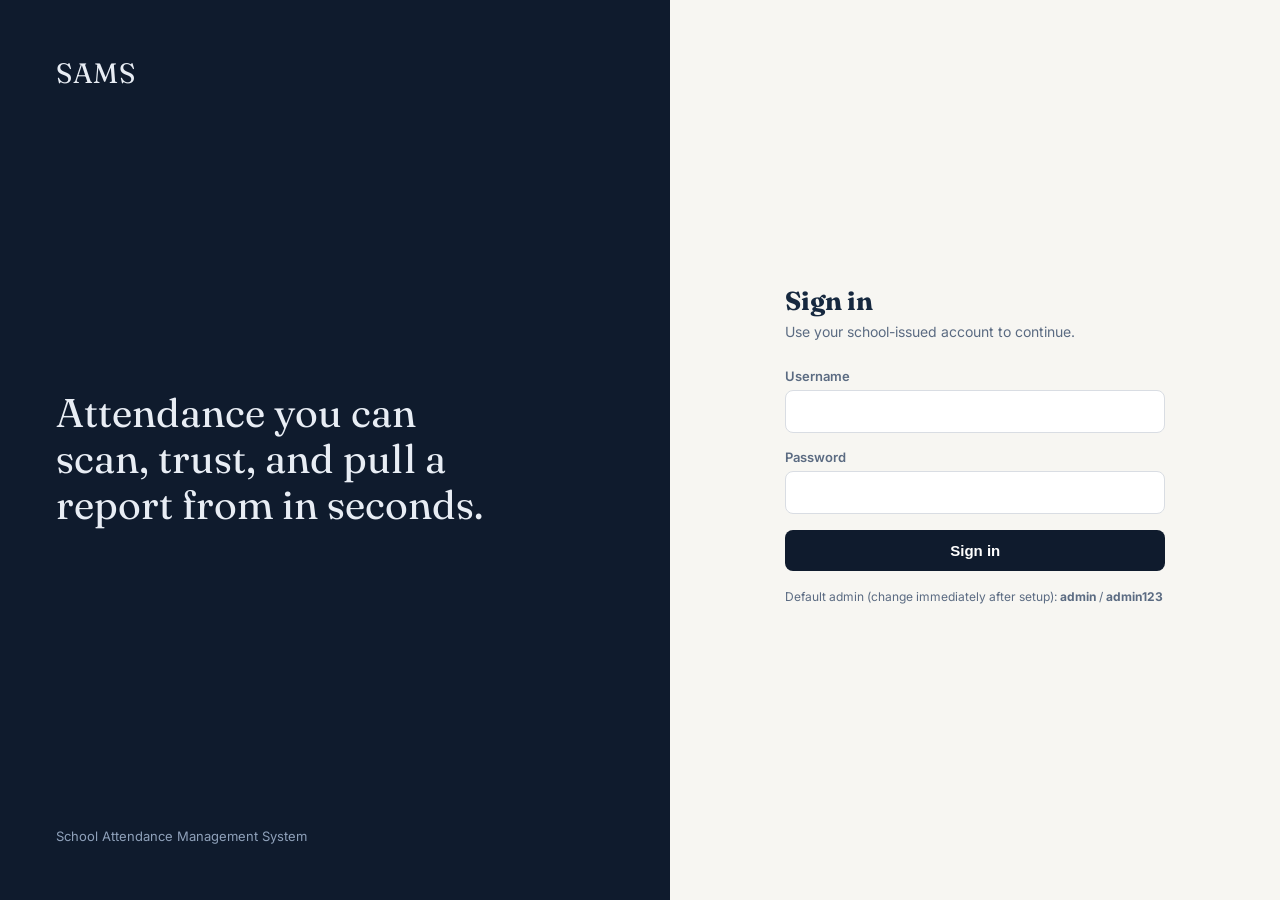
==== index.html @ b3f53228 "Add files via upload" ====
<!DOCTYPE html>
<html lang="en">
<head>
<meta charset="UTF-8" />
<meta name="viewport" content="width=device-width, initial-scale=1.0" />
<title>SAMS — Sign in</title>
<link rel="stylesheet" href="css/style.css" />
<link rel="preconnect" href="https://fonts.googleapis.com">
<link href="https://fonts.googleapis.com/css2?family=Fraunces:wght@500;600&family=Inter:wght@400;500;600&display=swap" rel="stylesheet">
</head>
<body>
  <div class="login-screen">
    <aside class="login-aside">
      <div class="mark">SAMS</div>
      <div class="tagline">Attendance you can scan, trust, and pull a report from in seconds.</div>
      <div class="foot-note">School Attendance Management System</div>
    </aside>
    <main class="login-main">
      <div class="login-card">
        <h1>Sign in</h1>
        <p class="sub">Use your school-issued account to continue.</p>

        <div id="errorBanner" class="error-banner"></div>

        <form id="loginForm">
          <div class="field">
            <label for="username">Username</label>
            <input id="username" name="username" autocomplete="username" required />
          </div>
          <div class="field">
            <label for="password">Password</label>
            <input id="password" name="password" type="password" autocomplete="current-password" required />
          </div>
          <button class="btn-primary" type="submit" id="loginBtn">Sign in</button>
        </form>

        <p class="hint">Default admin (change immediately after setup): <strong>admin</strong> / <strong>admin123</strong></p>
      </div>
    </main>
  </div>

  <script src="js/api.js"></script>
  <script src="js/login.js"></script>
</body>
</html>
---- css/style.css ----
/* SAMS — shared stylesheet
   Palette: deep chalkboard navy + warm attendance-chip amber.
   A school system lives or dies on being scannable at a glance, so the
   whole visual language leans on clear state colors (present/late/absent)
   rather than decoration. */

:root {
  --navy-950: #0f1b2d;
  --navy-800: #16283f;
  --navy-700: #1e3350;
  --navy-100: #e8edf4;
  --paper: #f7f6f2;
  --ink: #16283f;
  --ink-muted: #5b6b82;
  --amber: #e8a33d;
  --amber-dark: #c17f1f;
  --green: #2f9e5c;
  --red: #d1473f;
  --border: #d9dde3;
  --radius: 10px;
  --shadow: 0 2px 10px rgba(15, 27, 45, 0.08);
  --font-display: 'Fraunces', Georgia, serif;
  --font-body: 'Inter', -apple-system, BlinkMacSystemFont, 'Segoe UI', sans-serif;
}

* { box-sizing: border-box; }

body {
  margin: 0;
  font-family: var(--font-body);
  background: var(--paper);
  color: var(--ink);
  -webkit-font-smoothing: antialiased;
}

a { color: inherit; }

/* ---------- Login screen ---------- */

.login-screen {
  min-height: 100vh;
  display: grid;
  grid-template-columns: 1.1fr 1fr;
}

@media (max-width: 780px) {
  .login-screen { grid-template-columns: 1fr; }
  .login-aside { display: none; }
}

.login-aside {
  background: var(--navy-950);
  color: var(--navy-100);
  padding: 56px;
  display: flex;
  flex-direction: column;
  justify-content: space-between;
}

.login-aside .mark {
  font-family: var(--font-display);
  font-size: 28px;
  letter-spacing: 0.02em;
}

.login-aside .tagline {
  font-family: var(--font-display);
  font-size: 40px;
  line-height: 1.15;
  max-width: 460px;
}

.login-aside .foot-note {
  color: #8fa1ba;
  font-size: 13px;
}

.login-main {
  display: flex;
  align-items: center;
  justify-content: center;
  padding: 40px;
}

.login-card {
  width: 100%;
  max-width: 380px;
}

.login-card h1 {
  font-family: var(--font-display);
  font-size: 26px;
  margin: 0 0 6px;
}

.login-card .sub {
  color: var(--ink-muted);
  font-size: 14px;
  margin: 0 0 28px;
}

.field {
  margin-bottom: 16px;
}

.field label {
  display: block;
  font-size: 13px;
  font-weight: 600;
  margin-bottom: 6px;
  color: var(--ink-muted);
}

.field input {
  width: 100%;
  padding: 11px 13px;
  border: 1px solid var(--border);
  border-radius: 8px;
  font-size: 15px;
  font-family: inherit;
  background: #fff;
}

.field input:focus {
  outline: 2px solid var(--amber);
  outline-offset: 1px;
  border-color: var(--amber);
}

.btn-primary {
  width: 100%;
  padding: 12px;
  background: var(--navy-950);
  color: #fff;
  border: none;
  border-radius: 8px;
  font-size: 15px;
  font-weight: 600;
  cursor: pointer;
  transition: background 0.15s ease;
}

.btn-primary:hover { background: var(--navy-700); }
.btn-primary:disabled { background: #9aa6b5; cursor: not-allowed; }

.error-banner {
  background: #fbe9e7;
  border: 1px solid #f0b3ac;
  color: var(--red);
  padding: 10px 12px;
  border-radius: 8px;
  font-size: 13px;
  margin-bottom: 16px;
  display: none;
}

.error-banner.visible { display: block; }

.hint {
  margin-top: 18px;
  font-size: 12px;
  color: var(--ink-muted);
}

/* ---------- App shell (dashboard placeholder) ---------- */

.app-shell {
  display: grid;
  grid-template-columns: 220px 1fr;
  min-height: 100vh;
}

.sidebar {
  background: var(--navy-950);
  color: var(--navy-100);
  padding: 24px 16px;
}

.sidebar .mark {
  font-family: var(--font-display);
  font-size: 20px;
  margin-bottom: 24px;
  padding: 0 8px;
}

.sidebar nav a {
  display: block;
  padding: 10px 12px;
  border-radius: 8px;
  text-decoration: none;
  color: var(--navy-100);
  font-size: 14px;
  margin-bottom: 2px;
}

.sidebar nav a.active,
.sidebar nav a:hover {
  background: var(--navy-700);
}

.content {
  padding: 32px 40px;
}

.content h1 {
  font-family: var(--font-display);
  font-size: 28px;
  margin-top: 0;
}

.card {
  background: #fff;
  border: 1px solid var(--border);
  border-radius: var(--radius);
  box-shadow: var(--shadow);
  padding: 20px;
}

.status-chip {
  display: inline-block;
  padding: 3px 10px;
  border-radius: 999px;
  font-size: 12px;
  font-weight: 600;
}

.status-chip.success { background: #e3f4ea; color: var(--green); }
.status-chip.late { background: #fdf1de; color: var(--amber-dark); }
.status-chip.invalid,
.status-chip.duplicate { background: #fbe9e7; color: var(--red); }
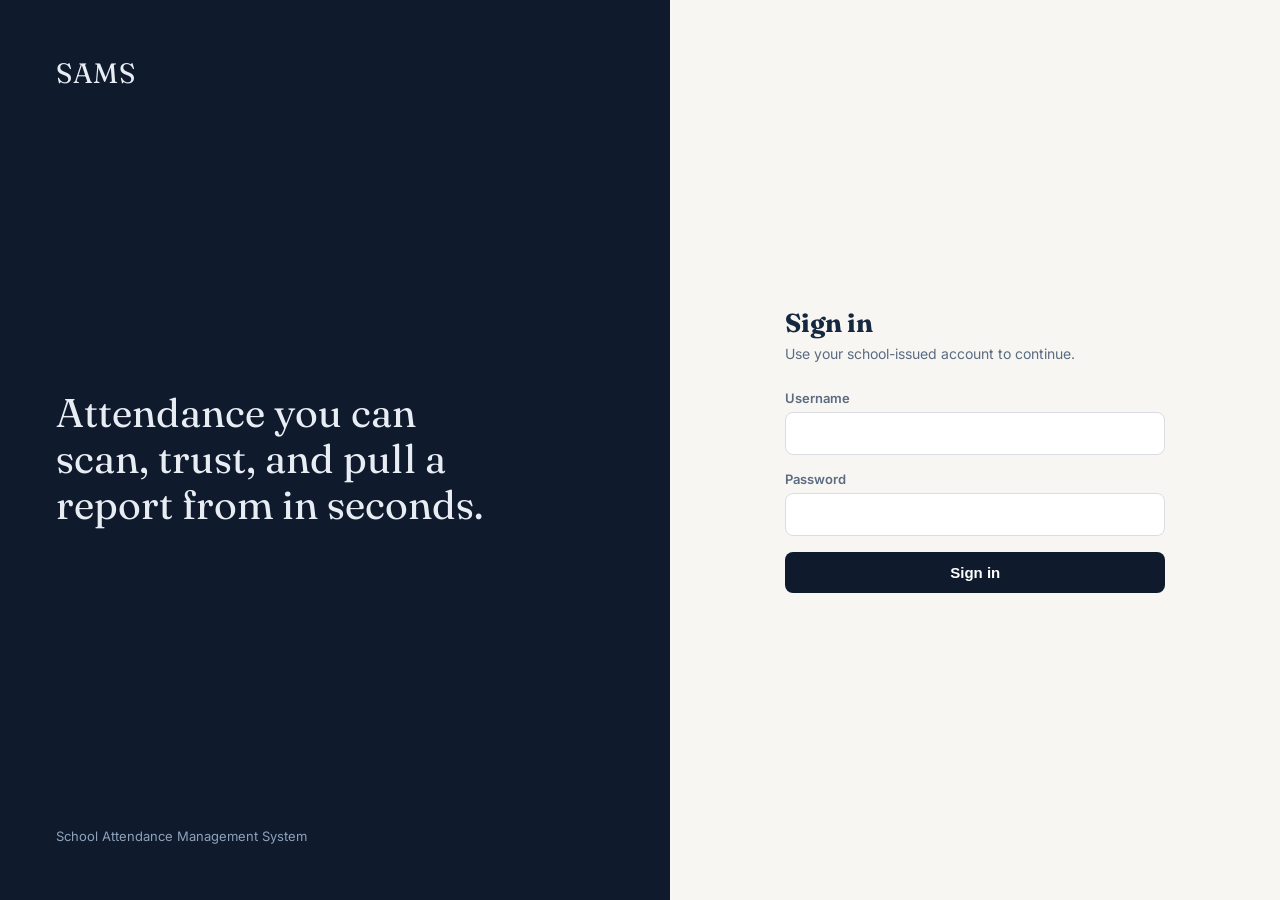
==== commit 0f4a5ca7: "Update index.html" ====
--- a/index.html
+++ b/index.html
@@ -33,8 +33,6 @@
           </div>
           <button class="btn-primary" type="submit" id="loginBtn">Sign in</button>
         </form>
-
-        <p class="hint">Default admin (change immediately after setup): <strong>admin</strong> / <strong>admin123</strong></p>
       </div>
     </main>
   </div>
--- a/css/style.css
+++ b/css/style.css
@@ -228,3 +228,308 @@
 .status-chip.late { background: #fdf1de; color: var(--amber-dark); }
 .status-chip.invalid,
 .status-chip.duplicate { background: #fbe9e7; color: var(--red); }
+
+/* ---------- Scanner page (Phase 6) ---------- */
+
+.btn-secondary {
+  padding: 12px 18px;
+  background: #fff;
+  color: var(--ink);
+  border: 1px solid var(--border);
+  border-radius: 8px;
+  font-size: 15px;
+  font-weight: 600;
+  cursor: pointer;
+}
+
+.btn-secondary:disabled { color: #aab3c0; cursor: not-allowed; }
+.btn-secondary:not(:disabled):hover { background: var(--navy-100); }
+
+.scanner-layout {
+  display: grid;
+  grid-template-columns: 1fr 1fr;
+  gap: 20px;
+  margin-bottom: 20px;
+}
+
+@media (max-width: 900px) {
+  .scanner-layout { grid-template-columns: 1fr; }
+}
+
+.session-field {
+  max-width: 200px;
+  margin-bottom: 16px;
+}
+
+.session-field select {
+  width: 100%;
+  padding: 9px 10px;
+  border: 1px solid var(--border);
+  border-radius: 8px;
+  font-size: 14px;
+  font-family: inherit;
+  background: #fff;
+}
+
+#reader {
+  width: 100%;
+  max-width: 340px;
+  margin: 0 auto 16px;
+  border-radius: var(--radius);
+  overflow: hidden;
+  background: var(--navy-950);
+  min-height: 260px;
+}
+
+.scanner-controls {
+  display: flex;
+  gap: 10px;
+  max-width: 340px;
+  margin: 0 auto;
+}
+
+.scanner-controls .btn-primary { width: auto; flex: 1; }
+
+.scanner-hint {
+  text-align: center;
+  color: var(--ink-muted);
+  font-size: 13px;
+  margin-top: 14px;
+  margin-bottom: 0;
+}
+
+.result-card {
+  display: flex;
+  align-items: center;
+  justify-content: center;
+  text-align: center;
+  min-height: 260px;
+}
+
+.result-empty {
+  color: var(--ink-muted);
+  font-size: 14px;
+}
+
+.result-empty.error,
+.result-empty.invalid { color: var(--red); }
+
+.result-status {
+  font-size: 13px;
+  margin-bottom: 10px;
+}
+
+.result-name {
+  font-family: var(--font-display);
+  font-size: 24px;
+  margin-bottom: 4px;
+}
+
+.result-meta {
+  color: var(--ink-muted);
+  font-size: 14px;
+}
+
+.log-card table {
+  width: 100%;
+  border-collapse: collapse;
+  font-size: 14px;
+}
+
+.log-card h2 {
+  font-family: var(--font-display);
+  font-size: 18px;
+  margin-top: 0;
+}
+
+.scan-log-table th {
+  text-align: left;
+  padding: 8px 10px;
+  color: var(--ink-muted);
+  font-size: 12px;
+  text-transform: uppercase;
+  letter-spacing: 0.03em;
+  border-bottom: 1px solid var(--border);
+}
+
+.scan-log-table td {
+  padding: 10px;
+  border-bottom: 1px solid var(--border);
+}
+
+.scan-log-table .empty-row {
+  color: var(--ink-muted);
+  text-align: center;
+  padding: 24px 10px;
+}
+
+/* ---------- Students page (Phase 8) ---------- */
+
+.page-header {
+  display: flex;
+  align-items: center;
+  justify-content: space-between;
+  margin-bottom: 20px;
+}
+
+.page-header h1 { margin: 0; }
+
+.btn-inline {
+  width: auto;
+  padding: 11px 18px;
+}
+
+.filters-row {
+  display: flex;
+  gap: 10px;
+  margin-bottom: 18px;
+}
+
+.filters-row input,
+.filters-row select {
+  padding: 9px 12px;
+  border: 1px solid var(--border);
+  border-radius: 8px;
+  font-size: 14px;
+  font-family: inherit;
+}
+
+.filters-row input { flex: 1; }
+.filters-row select { min-width: 140px; }
+
+.data-table {
+  width: 100%;
+  border-collapse: collapse;
+  font-size: 14px;
+}
+
+.data-table th {
+  text-align: left;
+  padding: 10px;
+  color: var(--ink-muted);
+  font-size: 12px;
+  text-transform: uppercase;
+  letter-spacing: 0.03em;
+  border-bottom: 1px solid var(--border);
+}
+
+.data-table td {
+  padding: 12px 10px;
+  border-bottom: 1px solid var(--border);
+}
+
+.data-table .empty-row {
+  text-align: center;
+  color: var(--ink-muted);
+  padding: 30px 10px;
+}
+
+.row-actions { text-align: right; white-space: nowrap; }
+
+.link-btn {
+  background: none;
+  border: none;
+  color: var(--navy-700);
+  font-size: 13px;
+  font-weight: 600;
+  cursor: pointer;
+  padding: 4px 8px;
+}
+
+.link-btn:hover { text-decoration: underline; }
+.link-btn.danger { color: var(--red); }
+
+/* Modal */
+
+.modal-overlay {
+  display: none;
+  position: fixed;
+  inset: 0;
+  background: rgba(15, 27, 45, 0.45);
+  align-items: center;
+  justify-content: center;
+  z-index: 50;
+}
+
+.modal-overlay.visible { display: flex; }
+
+.modal {
+  background: #fff;
+  border-radius: var(--radius);
+  padding: 28px;
+  width: 100%;
+  max-width: 520px;
+  max-height: 90vh;
+  overflow-y: auto;
+}
+
+.modal h2 {
+  font-family: var(--font-display);
+  font-size: 22px;
+  margin-top: 0;
+  margin-bottom: 18px;
+}
+
+.modal-grid {
+  display: grid;
+  grid-template-columns: 1fr 1fr;
+  gap: 4px 16px;
+}
+
+.modal-actions {
+  display: flex;
+  justify-content: flex-end;
+  gap: 10px;
+  margin-top: 18px;
+}
+
+.modal-actions .btn-secondary,
+.modal-actions .btn-primary { width: auto; }
+
+/* ---------- Reports page ---------- */
+
+.report-filters {
+  flex-wrap: wrap;
+}
+
+.report-filters .field {
+  margin-bottom: 0;
+}
+
+.report-filters .field label {
+  margin-bottom: 4px;
+}
+
+.report-filters input,
+.report-filters select {
+  padding: 9px 12px;
+  border: 1px solid var(--border);
+  border-radius: 8px;
+  font-size: 14px;
+  font-family: inherit;
+}
+
+.report-actions {
+  display: flex;
+  gap: 10px;
+  margin-top: 18px;
+}
+
+.report-actions .btn-inline,
+.report-actions .btn-secondary { width: auto; }
+
+.report-status {
+  margin-top: 12px;
+  font-size: 13px;
+  color: var(--ink-muted);
+}
+
+.report-summary {
+  color: var(--ink-muted);
+  font-size: 13px;
+  margin-top: 0;
+}
+
+.table-scroll {
+  overflow-x: auto;
+}
